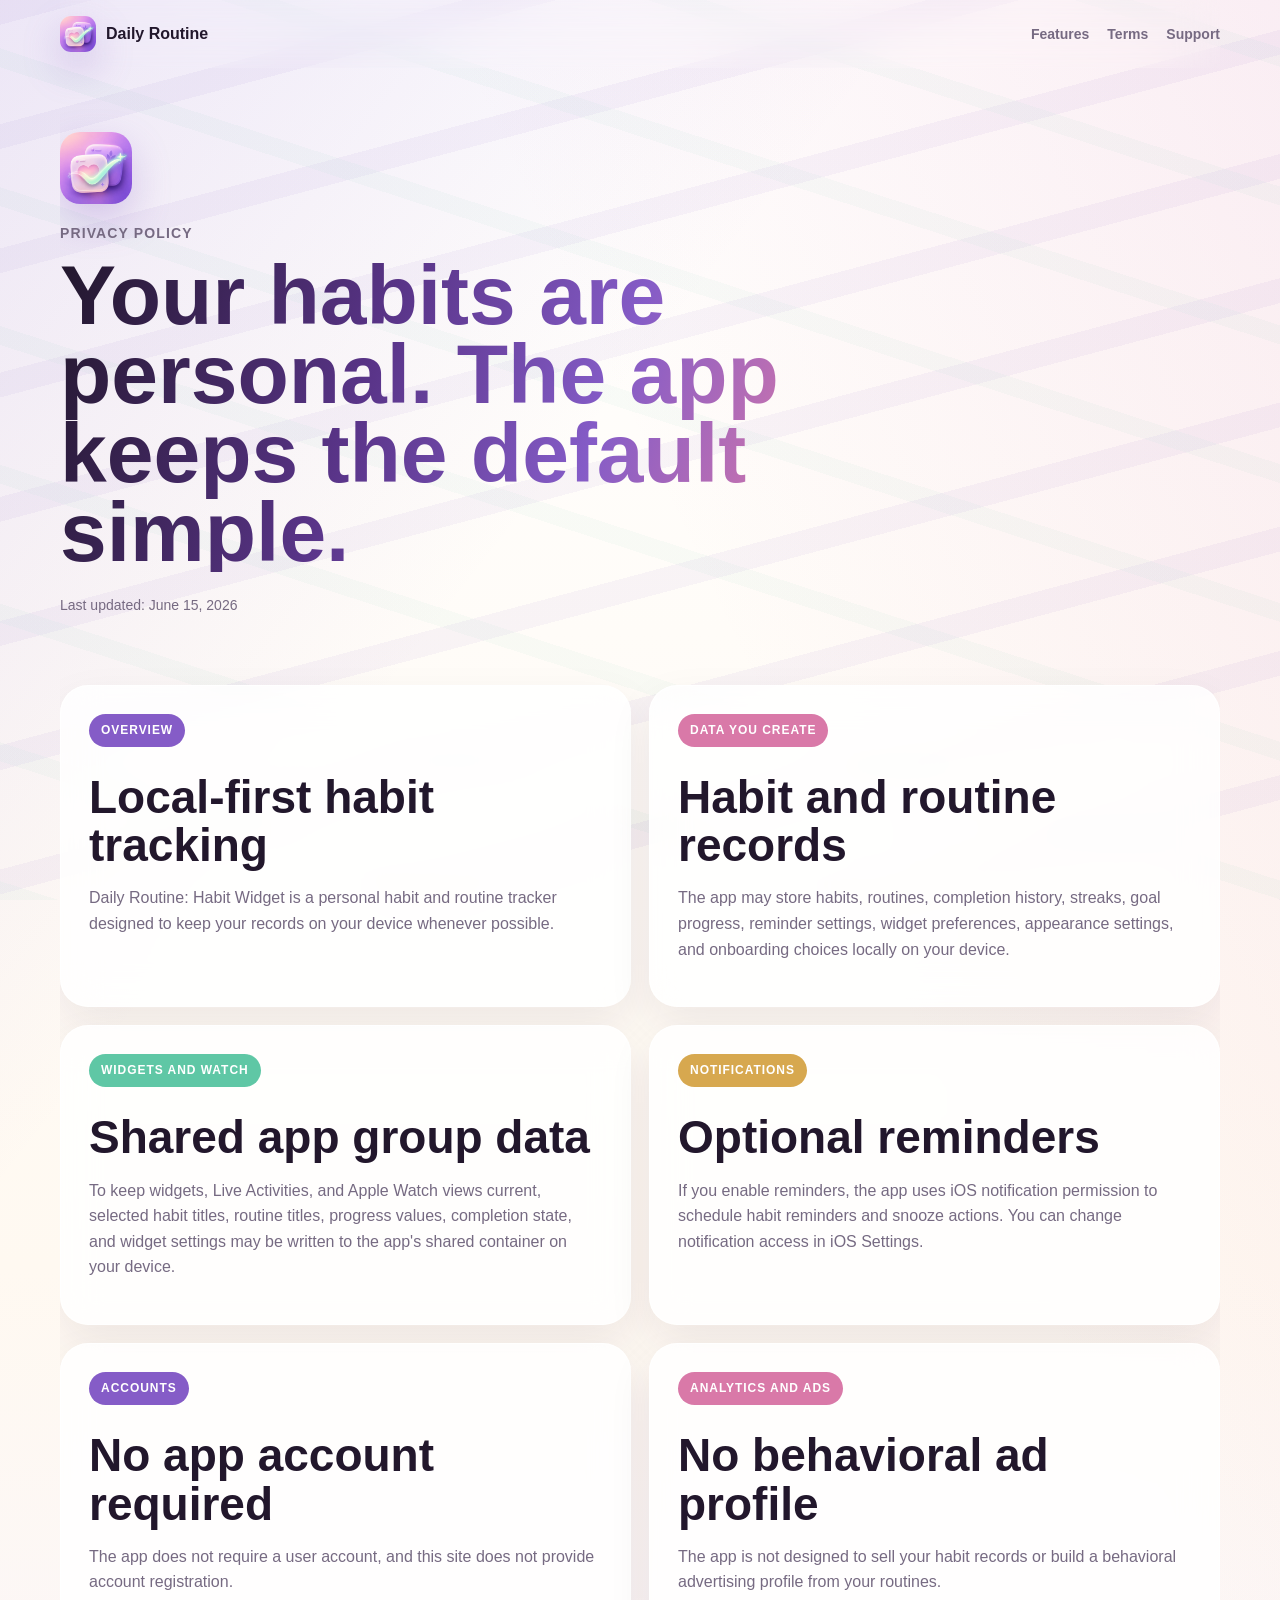
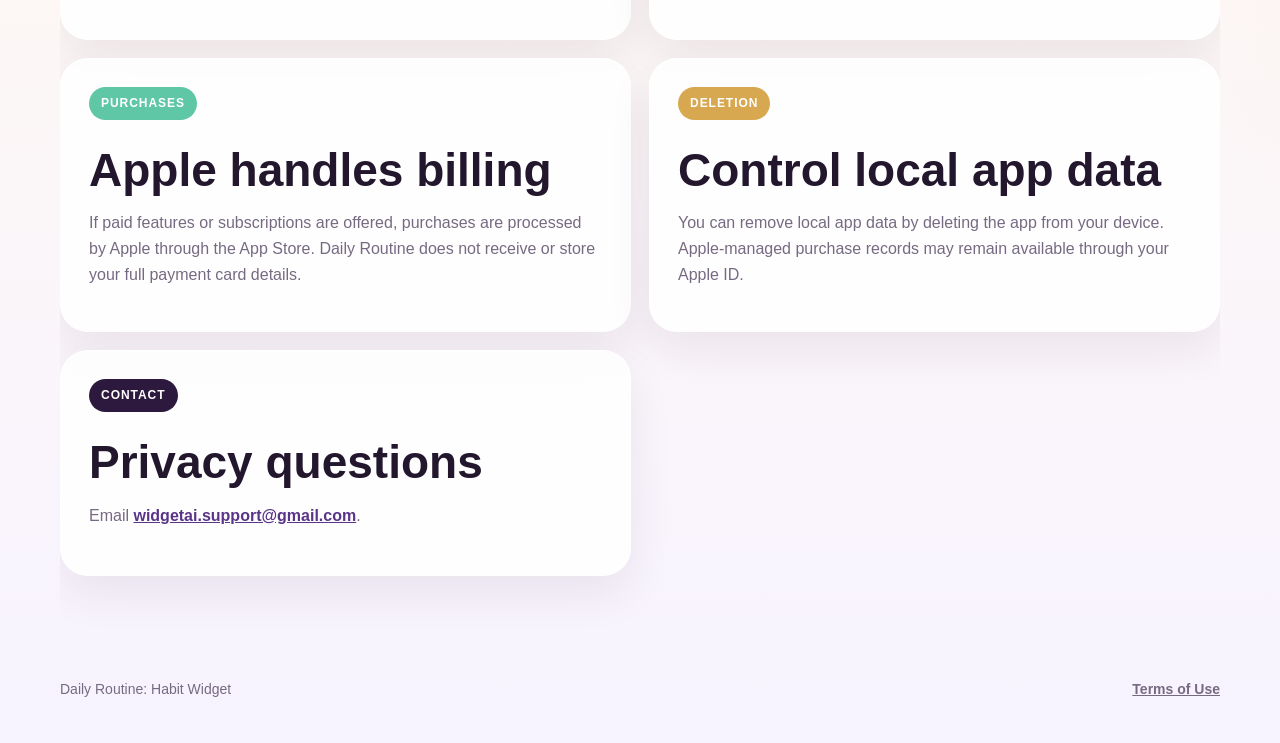
==== privacy.html @ 2128d116 "Create" ====
<!doctype html>
<html lang="en">
<head>
  <meta charset="utf-8">
  <meta name="viewport" content="width=device-width, initial-scale=1">
  <title>Daily Routine: Habit Widget Privacy Policy</title>
  <link rel="icon" href="assets/appicon.png">
  <link rel="stylesheet" href="styles.css">
</head>
<body>
  <header class="site-header">
    <a class="brand" href="index.html" aria-label="Daily Routine: Habit Widget home">
      <img class="brand-icon" src="assets/appicon.png" alt="" width="36" height="36">
      <span>Daily Routine</span>
    </a>
    <nav class="top-nav" aria-label="Site pages">
      <a href="index.html#features">Features</a>
      <a href="terms.html">Terms</a>
      <a href="support.html">Support</a>
    </nav>
  </header>

  <main class="page-shell">
    <section class="page-hero">
      <img class="page-icon" src="assets/appicon.png" alt="Daily Routine app icon" width="72" height="72">
      <p class="eyebrow">Privacy Policy</p>
      <h1>Your habits are personal. The app keeps the default simple.</h1>
      <p class="updated">Last updated: June 15, 2026</p>
    </section>

    <section class="info-grid" aria-label="Privacy policy">
      <article class="info-card violet-card">
        <span>Overview</span>
        <h2>Local-first habit tracking</h2>
        <p>Daily Routine: Habit Widget is a personal habit and routine tracker designed to keep your records on your device whenever possible.</p>
      </article>
      <article class="info-card rose-card">
        <span>Data you create</span>
        <h2>Habit and routine records</h2>
        <p>The app may store habits, routines, completion history, streaks, goal progress, reminder settings, widget preferences, appearance settings, and onboarding choices locally on your device.</p>
      </article>
      <article class="info-card mint-card">
        <span>Widgets and Watch</span>
        <h2>Shared app group data</h2>
        <p>To keep widgets, Live Activities, and Apple Watch views current, selected habit titles, routine titles, progress values, completion state, and widget settings may be written to the app's shared container on your device.</p>
      </article>
      <article class="info-card gold-card">
        <span>Notifications</span>
        <h2>Optional reminders</h2>
        <p>If you enable reminders, the app uses iOS notification permission to schedule habit reminders and snooze actions. You can change notification access in iOS Settings.</p>
      </article>
      <article class="info-card violet-card">
        <span>Accounts</span>
        <h2>No app account required</h2>
        <p>The app does not require a user account, and this site does not provide account registration.</p>
      </article>
      <article class="info-card rose-card">
        <span>Analytics and ads</span>
        <h2>No behavioral ad profile</h2>
        <p>The app is not designed to sell your habit records or build a behavioral advertising profile from your routines.</p>
      </article>
      <article class="info-card mint-card">
        <span>Purchases</span>
        <h2>Apple handles billing</h2>
        <p>If paid features or subscriptions are offered, purchases are processed by Apple through the App Store. Daily Routine does not receive or store your full payment card details.</p>
      </article>
      <article class="info-card gold-card">
        <span>Deletion</span>
        <h2>Control local app data</h2>
        <p>You can remove local app data by deleting the app from your device. Apple-managed purchase records may remain available through your Apple ID.</p>
      </article>
      <article class="info-card contact-card">
        <span>Contact</span>
        <h2>Privacy questions</h2>
        <p>Email <a href="mailto:widgetai.support@gmail.com">widgetai.support@gmail.com</a>.</p>
      </article>
    </section>
  </main>

  <footer class="site-footer">
    <span>Daily Routine: Habit Widget</span>
    <a href="terms.html">Terms of Use</a>
  </footer>
</body>
</html>
---- styles.css ----
:root {
  color-scheme: light;
  --bg: #fff9f1;
  --surface: rgba(255, 255, 255, .84);
  --surface-strong: #2d193d;
  --text: #22172c;
  --muted: #766a82;
  --line: rgba(45, 25, 61, .12);
  --violet: #855cc7;
  --violet-deep: #593488;
  --rose: #d979a8;
  --mint: #5fc7a5;
  --gold: #d7a84f;
  --cream: #fff9f1;
  --shadow: 0 24px 70px rgba(89, 52, 136, .18);
}

* {
  box-sizing: border-box;
}

html {
  scroll-behavior: smooth;
}

body {
  margin: 0;
  background:
    linear-gradient(128deg, rgba(133, 92, 199, .15), transparent 30%),
    linear-gradient(245deg, rgba(217, 121, 168, .13), transparent 36%),
    linear-gradient(180deg, #ffffff 0%, var(--bg) 54%, #f7f3ff 100%);
  color: var(--text);
  font-family: -apple-system, BlinkMacSystemFont, "Segoe UI", sans-serif;
  line-height: 1.6;
}

body::before {
  position: fixed;
  inset: 0;
  z-index: -1;
  background:
    repeating-linear-gradient(165deg, rgba(133, 92, 199, .055) 0 24px, transparent 24px 120px),
    repeating-linear-gradient(18deg, rgba(95, 199, 165, .045) 0 18px, transparent 18px 132px);
  pointer-events: none;
  content: "";
}

a {
  color: var(--violet-deep);
  font-weight: 800;
}

.site-header {
  position: sticky;
  top: 0;
  z-index: 20;
  display: flex;
  align-items: center;
  justify-content: space-between;
  gap: 20px;
  width: min(1160px, calc(100% - 32px));
  margin: 0 auto;
  padding: 16px 0;
  backdrop-filter: blur(18px);
}

.brand {
  display: inline-flex;
  align-items: center;
  gap: 10px;
  color: var(--text);
  font-weight: 900;
  text-decoration: none;
}

.brand-icon,
.hero-icon,
.page-icon {
  display: block;
  object-fit: cover;
  box-shadow: 0 16px 38px rgba(133, 92, 199, .28);
}

.brand-icon {
  width: 36px;
  height: 36px;
  border-radius: 11px;
}

.top-nav {
  display: flex;
  align-items: center;
  gap: 18px;
  flex-wrap: wrap;
}

.top-nav a {
  color: var(--muted);
  font-size: 14px;
  text-decoration: none;
  transition: color .2s ease, transform .2s ease;
}

.top-nav a:hover {
  color: var(--text);
  transform: translateY(-1px);
}

main {
  overflow: hidden;
}

.home-hero {
  display: grid;
  grid-template-columns: minmax(0, 1.08fr) minmax(300px, .92fr);
  align-items: center;
  gap: 52px;
  width: min(1160px, calc(100% - 32px));
  margin: 0 auto;
  padding: 18px 0 28px;
}

.hero-copy {
  max-width: 690px;
  animation: riseIn .7s ease both;
}

.hero-icon {
  width: 92px;
  height: 92px;
  margin-bottom: 22px;
  border-radius: 24px;
}

.page-icon {
  width: 72px;
  height: 72px;
  margin-bottom: 18px;
  border-radius: 20px;
}

.eyebrow,
.updated {
  color: var(--muted);
  font-size: 14px;
}

.eyebrow {
  margin: 0 0 12px;
  font-weight: 900;
  letter-spacing: .08em;
  text-transform: uppercase;
}

h1,
h2,
h3,
p {
  margin-top: 0;
}

h1 {
  max-width: 920px;
  margin-bottom: 22px;
  color: transparent;
  font-size: clamp(48px, 8vw, 84px);
  line-height: .94;
  letter-spacing: 0;
  background: linear-gradient(110deg, var(--text) 0%, var(--violet-deep) 34%, var(--violet) 58%, var(--rose) 82%, var(--text) 100%);
  -webkit-background-clip: text;
  background-clip: text;
}

h2 {
  margin-bottom: 16px;
  font-size: clamp(31px, 4.8vw, 46px);
  line-height: 1.05;
  letter-spacing: 0;
}

h3 {
  margin-bottom: 10px;
  font-size: 21px;
  line-height: 1.2;
}

.hero-lede,
.section-copy {
  color: #42344e;
  font-size: 19px;
}

.hero-lede {
  max-width: 670px;
  margin-bottom: 28px;
  font-size: 21px;
}

.hero-actions {
  display: flex;
  gap: 12px;
  flex-wrap: wrap;
}

.button {
  display: inline-flex;
  align-items: center;
  justify-content: center;
  min-height: 48px;
  padding: 0 20px;
  border-radius: 20px;
  text-decoration: none;
  transition: transform .22s ease, box-shadow .22s ease, border-color .22s ease;
}

.button:hover {
  transform: translateY(-2px);
}

.button.primary {
  background: linear-gradient(135deg, var(--violet-deep), var(--violet) 58%, var(--rose));
  color: #fff;
  box-shadow: 0 18px 42px rgba(133, 92, 199, .34);
}

.button.secondary {
  border: 1px solid var(--line);
  background: rgba(255, 255, 255, .62);
  color: var(--text);
  backdrop-filter: blur(16px);
}

.phone-visual {
  display: flex;
  height: 520px;
  align-items: flex-start;
  justify-content: center;
  padding: 0;
  perspective: 1100px;
  animation: riseIn .8s .1s ease both;
}

.phone-frame {
  position: relative;
  overflow: hidden;
  width: min(100%, 358px);
  min-height: 632px;
  padding: 18px;
  border: 1px solid rgba(255, 255, 255, .72);
  border-radius: 42px;
  background:
    linear-gradient(155deg, rgba(255, 255, 255, .14), transparent 32%),
    linear-gradient(180deg, #2d193d, #6c47a1 48%, #20152d);
  box-shadow: var(--shadow);
  transform: rotateX(4deg) rotateY(-7deg) scale(.74);
  transform-origin: top center;
}

.phone-frame::before {
  position: absolute;
  inset: 0;
  background:
    radial-gradient(circle at 24% 18%, rgba(217, 121, 168, .34), transparent 23%),
    radial-gradient(circle at 72% 40%, rgba(95, 199, 165, .24), transparent 25%),
    radial-gradient(circle at 50% 82%, rgba(215, 168, 79, .24), transparent 25%);
  content: "";
}

.phone-top {
  position: relative;
  z-index: 1;
  width: 112px;
  height: 26px;
  margin: 0 auto 22px;
  border-radius: 999px;
  background: rgba(255, 255, 255, .18);
}

.app-panel,
.progress-orbit,
.habit-stack {
  position: relative;
  z-index: 1;
}

.app-panel,
.habit-stack {
  border: 1px solid rgba(255, 255, 255, .18);
  border-radius: 28px;
  background: rgba(255, 255, 255, .14);
  color: #fff;
  box-shadow: 0 18px 42px rgba(20, 10, 30, .22);
  backdrop-filter: blur(16px);
}

.app-panel {
  padding: 18px;
}

.app-panel span,
.progress-orbit span,
.habit-stack small {
  color: rgba(255, 255, 255, .72);
  font-size: 12px;
  font-weight: 800;
  text-transform: uppercase;
  letter-spacing: .07em;
}

.app-panel strong,
.progress-orbit strong,
.habit-stack strong {
  display: block;
  font-size: 24px;
  line-height: 1.08;
}

.app-panel p {
  margin: 8px 0 0;
  color: rgba(255, 255, 255, .75);
  font-size: 14px;
}

.focus-panel {
  margin-bottom: 18px;
}

.progress-orbit {
  display: grid;
  place-items: center;
  width: 186px;
  height: 186px;
  margin: 0 auto 18px;
  border-radius: 50%;
  background:
    radial-gradient(circle at center, #fff 0 50%, transparent 52%),
    conic-gradient(var(--mint) 0 64%, rgba(255, 255, 255, .18) 64% 100%);
  color: var(--surface-strong);
  box-shadow: 0 24px 48px rgba(0, 0, 0, .18);
}

.progress-orbit div {
  display: grid;
  place-items: center;
  width: 126px;
  height: 126px;
  border-radius: 50%;
  background: #fff;
}

.progress-orbit span,
.progress-orbit small {
  color: var(--muted);
  font-weight: 900;
}

.progress-orbit strong {
  color: var(--violet-deep);
  font-size: 42px;
}

.habit-stack {
  display: grid;
  gap: 10px;
  margin-bottom: 18px;
  padding: 14px;
}

.habit-stack div {
  display: grid;
  grid-template-columns: 16px 1fr auto;
  align-items: center;
  gap: 10px;
}

.habit-stack span {
  width: 16px;
  height: 16px;
  border-radius: 50%;
  background: var(--mint);
  box-shadow: 0 0 0 5px rgba(95, 199, 165, .16);
}

.habit-stack div:nth-child(3) span {
  background: var(--gold);
  box-shadow: 0 0 0 5px rgba(215, 168, 79, .16);
}

.habit-stack strong {
  font-size: 16px;
}

.widget-panel {
  background: rgba(255, 255, 255, .18);
}

.section,
.page-shell {
  width: min(1160px, calc(100% - 32px));
  margin: 0 auto;
}

.section {
  padding: 72px 0;
}

.feature-grid,
.info-grid {
  display: grid;
  grid-template-columns: repeat(3, minmax(0, 1fr));
  gap: 18px;
}

.info-grid {
  grid-template-columns: repeat(2, minmax(0, 1fr));
  padding-bottom: 72px;
}

.compact-grid {
  grid-template-columns: repeat(2, minmax(0, 1fr));
}

.feature-card,
.info-card {
  min-height: 226px;
  padding: 28px;
  border: 1px solid rgba(255, 255, 255, .72);
  border-radius: 28px;
  background: var(--surface);
  box-shadow: 0 18px 44px rgba(45, 25, 61, .08);
  backdrop-filter: blur(18px);
}

.feature-card span,
.info-card span {
  display: inline-flex;
  margin-bottom: 26px;
  padding: 7px 12px;
  border-radius: 999px;
  color: #fff;
  font-size: 12px;
  font-weight: 900;
  letter-spacing: .08em;
  text-transform: uppercase;
}

.feature-card p,
.info-card p {
  color: var(--muted);
}

.violet-card span {
  background: var(--violet);
}

.rose-card span {
  background: var(--rose);
}

.mint-card span {
  background: var(--mint);
}

.gold-card span {
  background: var(--gold);
}

.contact-card span {
  background: var(--surface-strong);
}

.split-section {
  display: grid;
  grid-template-columns: minmax(0, 1fr) 320px;
  align-items: end;
  gap: 40px;
  padding-top: 32px;
}

.legal-links {
  display: grid;
  gap: 12px;
}

.legal-links a {
  padding: 18px 20px;
  border: 1px solid var(--line);
  border-radius: 22px;
  background: rgba(255, 255, 255, .72);
  color: var(--text);
  text-decoration: none;
  box-shadow: 0 14px 32px rgba(45, 25, 61, .08);
}

.page-shell {
  padding-top: 28px;
}

.page-hero {
  max-width: 940px;
  padding: 36px 0 54px;
}

.site-footer {
  display: flex;
  align-items: center;
  justify-content: space-between;
  gap: 18px;
  width: min(1160px, calc(100% - 32px));
  margin: 0 auto;
  padding: 30px 0 42px;
  color: var(--muted);
  font-size: 14px;
}

.site-footer a {
  color: var(--muted);
}

@keyframes riseIn {
  from {
    opacity: 0;
    transform: translateY(16px);
  }
  to {
    opacity: 1;
    transform: translateY(0);
  }
}

@media (max-width: 900px) {
  .home-hero,
  .split-section {
    grid-template-columns: 1fr;
  }

  .phone-visual {
    height: 430px;
    order: -1;
  }

  .phone-frame {
    transform: scale(.64);
  }

  .feature-grid,
  .info-grid,
  .compact-grid {
    grid-template-columns: 1fr;
  }
}

@media (max-width: 640px) {
  .site-header,
  .site-footer {
    align-items: flex-start;
    flex-direction: column;
  }

  .top-nav {
    gap: 12px;
  }

  .home-hero {
    padding-top: 4px;
  }

  .hero-icon {
    width: 76px;
    height: 76px;
    border-radius: 20px;
  }

  h1 {
    font-size: 46px;
  }

  h2 {
    font-size: 34px;
  }

  .hero-lede,
  .section-copy {
    font-size: 18px;
  }

  .button {
    width: 100%;
  }

  .feature-card,
  .info-card {
    min-height: auto;
    padding: 24px;
    border-radius: 24px;
  }
}
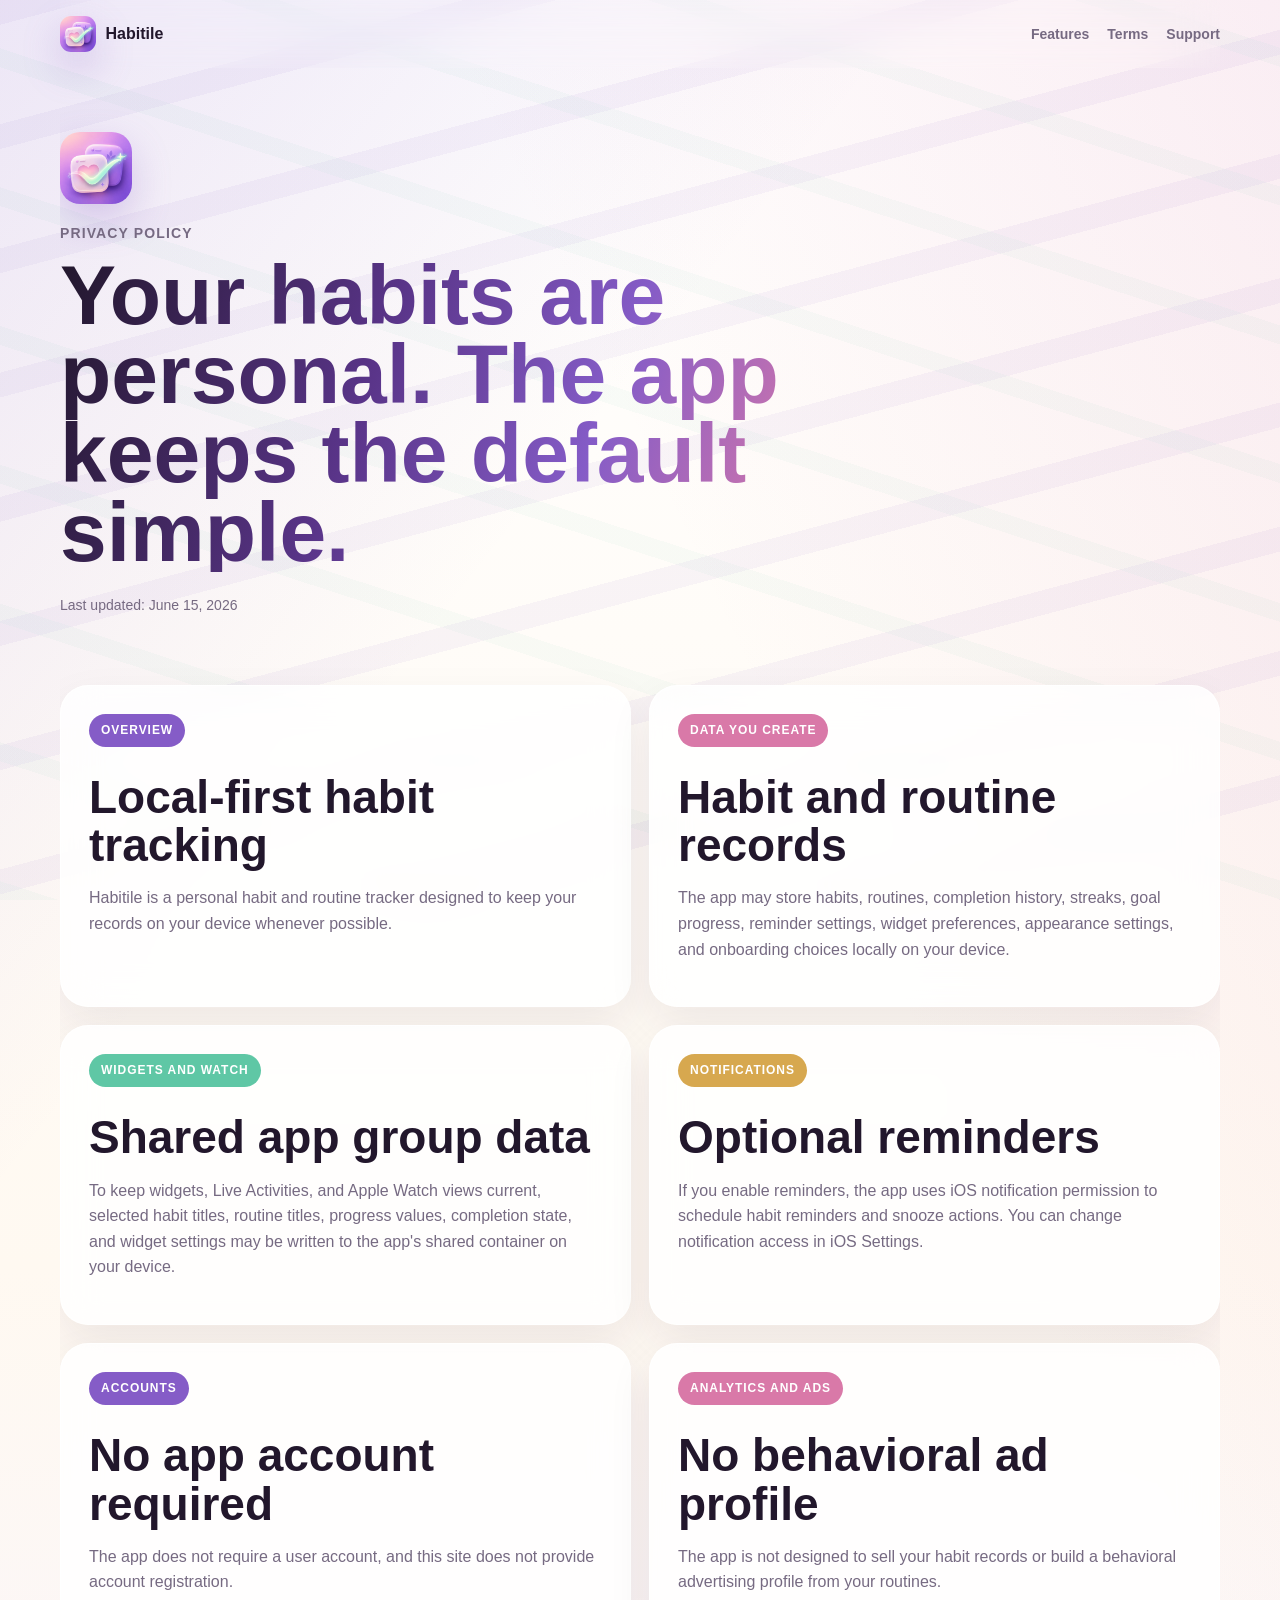
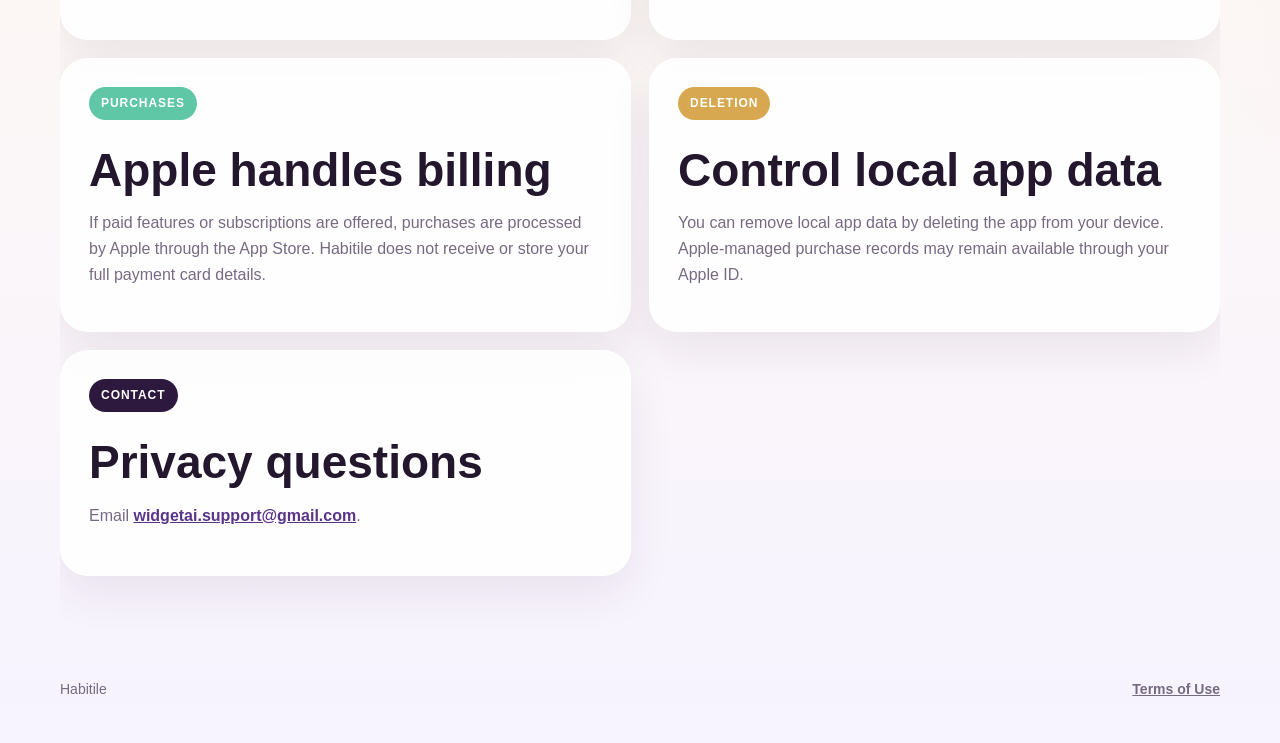
==== commit 7f656bde: "Rebrand legal site to Habitile" ====
--- a/privacy.html
+++ b/privacy.html
@@ -3,15 +3,15 @@
 <head>
   <meta charset="utf-8">
   <meta name="viewport" content="width=device-width, initial-scale=1">
-  <title>Daily Routine: Habit Widget Privacy Policy</title>
+  <title>Habitile Privacy Policy</title>
   <link rel="icon" href="assets/appicon.png">
   <link rel="stylesheet" href="styles.css">
 </head>
 <body>
   <header class="site-header">
-    <a class="brand" href="index.html" aria-label="Daily Routine: Habit Widget home">
+    <a class="brand" href="index.html" aria-label="Habitile home">
       <img class="brand-icon" src="assets/appicon.png" alt="" width="36" height="36">
-      <span>Daily Routine</span>
+      <span>Habitile</span>
     </a>
     <nav class="top-nav" aria-label="Site pages">
       <a href="index.html#features">Features</a>
@@ -22,7 +22,7 @@
 
   <main class="page-shell">
     <section class="page-hero">
-      <img class="page-icon" src="assets/appicon.png" alt="Daily Routine app icon" width="72" height="72">
+      <img class="page-icon" src="assets/appicon.png" alt="Habitile app icon" width="72" height="72">
       <p class="eyebrow">Privacy Policy</p>
       <h1>Your habits are personal. The app keeps the default simple.</h1>
       <p class="updated">Last updated: June 15, 2026</p>
@@ -32,7 +32,7 @@
       <article class="info-card violet-card">
         <span>Overview</span>
         <h2>Local-first habit tracking</h2>
-        <p>Daily Routine: Habit Widget is a personal habit and routine tracker designed to keep your records on your device whenever possible.</p>
+        <p>Habitile is a personal habit and routine tracker designed to keep your records on your device whenever possible.</p>
       </article>
       <article class="info-card rose-card">
         <span>Data you create</span>
@@ -62,7 +62,7 @@
       <article class="info-card mint-card">
         <span>Purchases</span>
         <h2>Apple handles billing</h2>
-        <p>If paid features or subscriptions are offered, purchases are processed by Apple through the App Store. Daily Routine does not receive or store your full payment card details.</p>
+        <p>If paid features or subscriptions are offered, purchases are processed by Apple through the App Store. Habitile does not receive or store your full payment card details.</p>
       </article>
       <article class="info-card gold-card">
         <span>Deletion</span>
@@ -78,7 +78,7 @@
   </main>
 
   <footer class="site-footer">
-    <span>Daily Routine: Habit Widget</span>
+    <span>Habitile</span>
     <a href="terms.html">Terms of Use</a>
   </footer>
 </body>
